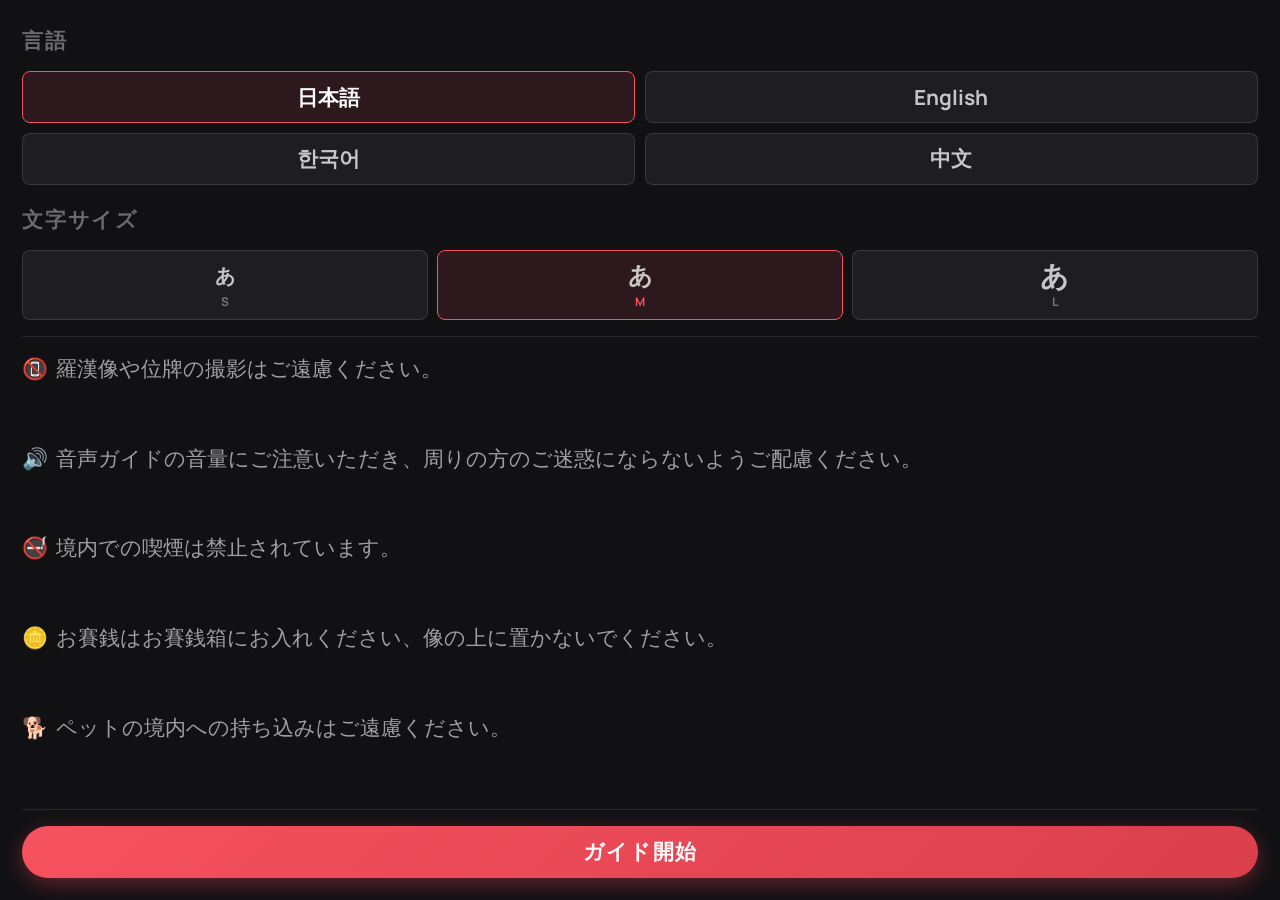
==== index.html @ fbfcd36d "wording adjustment and settings to entry page" ====
<!doctype html>
<!-- Entry page: language/font settings plus the intro experience before the tour starts. -->
<html lang="en">
  <head>
    <meta charset="UTF-8" />
    <meta name="viewport" content="width=device-width, initial-scale=1.0" />
    <meta name="theme-color" content="#08080c" />
    <meta name="mobile-web-app-capable" content="yes" />
    <meta name="apple-mobile-web-app-capable" content="yes" />
    <title>Tour Entry · Stop 0</title>
    <script>
      if ("serviceWorker" in navigator) {
        window.addEventListener("load", () => {
          navigator.serviceWorker
            .getRegistrations()
            .then((registrations) =>
              Promise.all(
                registrations.map((registration) => registration.unregister()),
              ),
            )
            .catch(() => {});
          if ("caches" in window) {
            caches
              .keys()
              .then((keys) =>
                Promise.all(keys.map((key) => caches.delete(key))),
              )
              .catch(() => {});
          }
        });
      }
    </script>
    <link rel="icon" href="./assets/icons/icon.svg" type="image/svg+xml" />
    <link rel="preconnect" href="https://fonts.googleapis.com" />
    <link rel="preconnect" href="https://fonts.gstatic.com" crossorigin />
    <link
      href="https://fonts.googleapis.com/css2?family=Barlow:wght@500;700;800&family=Manrope:wght@500;700;800&display=swap"
      rel="stylesheet"
    />
    <link rel="stylesheet" href="./assets/css/entry.css?v=20260602a" />
  </head>
  <body>
    <!-- Settings screen (shown first) -->
    <div
      id="settingsScreen"
      class="settings-screen"
      role="dialog"
      aria-modal="true"
      aria-label="Preferences"
    >
      <div class="settings-inner">
        <div class="settings-card">
          <p class="settings-section-label" data-t="label-language">言語</p>
          <div
            class="settings-lang-grid"
            id="settingsLangGrid"
            role="group"
            aria-label="Select language"
          >
            <button
              class="settings-lang-btn is-active"
              type="button"
              data-lang="ja"
              aria-pressed="true"
            >
              <span class="settings-lang-name">日本語</span>
            </button>
            <button
              class="settings-lang-btn"
              type="button"
              data-lang="en"
              aria-pressed="false"
            >
              <span class="settings-lang-name">English</span>
            </button>
            <button
              class="settings-lang-btn"
              type="button"
              data-lang="ko"
              aria-pressed="false"
            >
              <span class="settings-lang-name">한국어</span>
            </button>
            <button
              class="settings-lang-btn"
              type="button"
              data-lang="zh"
              aria-pressed="false"
            >
              <span class="settings-lang-name">中文</span>
            </button>
          </div>

          <p class="settings-section-label" data-t="label-fontsize">
            文字サイズ
          </p>
          <div class="settings-font-row" role="group" aria-label="文字サイズ">
            <button
              class="settings-font-btn"
              type="button"
              data-size="large"
              aria-pressed="false"
            >
              <span class="settings-font-sample" data-t="font-sample-large"
                >あ</span
              >
              <span class="settings-font-label">S</span>
            </button>
            <button
              class="settings-font-btn is-active"
              type="button"
              data-size="xlarge"
              aria-pressed="true"
            >
              <span class="settings-font-sample" data-t="font-sample-large"
                >あ</span
              >
              <span class="settings-font-label">M</span>
            </button>
            <button
              class="settings-font-btn"
              type="button"
              data-size="xxlarge"
              aria-pressed="false"
            >
              <span class="settings-font-sample" data-t="font-sample-large"
                >あ</span
              >
              <span class="settings-font-label">L</span>
            </button>
          </div>

          <ul class="settings-notices-list">
            <li class="settings-notice-item">
              <span class="settings-notice-icon" aria-hidden="true">📵</span>
              <span class="settings-notice-text" data-t="notice-photo"
                >羅漢像や位牌の撮影はご遠慮ください。</span
              >
            </li>
            <li class="settings-notice-item">
              <span class="settings-notice-icon" aria-hidden="true">🔊</span>
              <span class="settings-notice-text" data-t="notice-quiet"
                >音声ガイドの音量にご注意いただき、周りの方のご迷惑にならないようご配慮ください。</span
              >
            </li>
            <li class="settings-notice-item">
              <span class="settings-notice-icon" aria-hidden="true">🚭</span>
              <span class="settings-notice-text" data-t="notice-smoke"
                >境内での喫煙は禁止されています。</span
              >
            </li>
            <li class="settings-notice-item">
              <span class="settings-notice-icon" aria-hidden="true">🪙</span>
              <span class="settings-notice-text" data-t="notice-offering"
                >お賽銭はお賽銭箱にお入れください、像の上に置かないでください。</span
              >
            </li>
            <li class="settings-notice-item">
              <span class="settings-notice-icon" aria-hidden="true">🐕</span>
              <span class="settings-notice-text" data-t="notice-pets"
                >ペットの境内への持ち込みはご遠慮ください。</span
              >
            </li>
          </ul>

          <button
            class="settings-confirm-btn"
            id="settingsConfirmBtn"
            type="button"
          >
            <span data-t="confirm-btn">ガイド開始</span>
          </button>
        </div>
      </div>
    </div>

    <!-- Main entry layout for stop 0 video, summary text, and the Start Tour action. -->
    <main class="entry-shell" aria-label="Stop 0 entry page">
      <div
        id="entryLoadingOverlay"
        class="entry-loading-overlay"
        role="status"
        aria-label="Loading"
      >
        <div class="entry-loading-dots" aria-hidden="true">
          <span class="loading-dot"></span>
          <span class="loading-dot"></span>
          <span class="loading-dot"></span>
        </div>
      </div>

      <section class="entry-hero" aria-label="Stop 0 introduction video">
        <video
          id="entryVideo"
          class="entry-video hidden"
          playsinline
          autoplay
          muted
          preload="auto"
          x-webkit-airplay="deny"
          disableremoteplayback
          aria-label="Stop 0 video"
        ></video>
        <button
          class="entry-unmute-btn hidden"
          id="entryUnmuteBtn"
          type="button"
          aria-label="音声をオン/オフ"
        >
          <svg
            width="16"
            height="16"
            viewBox="0 0 24 24"
            fill="none"
            aria-hidden="true"
          >
            <path
              id="entryUnmuteIcon"
              d="M11 5L6 9H2v6h4l5 4V5zM23 9l-6 6M17 9l6 6"
              stroke="currentColor"
              stroke-width="2"
              stroke-linecap="round"
              stroke-linejoin="round"
            />
          </svg>
          <span id="entryUnmuteLabel">音声オン</span>
        </button>
        <button
          class="entry-settings-btn"
          id="entrySettingsBtn"
          type="button"
          aria-label="設定を開く"
        >
          <svg
            width="16"
            height="16"
            viewBox="0 0 24 24"
            fill="none"
            stroke="currentColor"
            stroke-width="2"
            stroke-linecap="round"
            stroke-linejoin="round"
            aria-hidden="true"
          >
            <circle cx="12" cy="12" r="10" />
            <path
              d="M12 2C9.5 6 8 9 8 12s1.5 6 4 10M12 2c2.5 4 4 7 4 10s-1.5 6-4 10"
              stroke-linecap="round"
            />
            <path d="M2 12h20" stroke-linecap="round" />
            <path d="M4 7h16M4 17h16" stroke-linecap="round" />
          </svg>
        </button>
      </section>

      <section
        class="entry-content"
        aria-label="Stop 0 description and transcript"
      >
        <h1 id="entryTitle">Welcome</h1>
        <p class="entry-highlight-label" id="entryHighlightLabel" hidden>
          ハイライト
        </p>
        <div id="entryHighlight" class="entry-highlight hidden"></div>
        <div id="entryText" class="entry-text"></div>

        <div
          id="entryGuideGallery"
          class="entry-guide-gallery hidden"
          aria-hidden="true"
        >
          <div id="entryGuideTrack" class="entry-guide-track"></div>
        </div>
      </section>

      <footer class="entry-footer">
        <div class="entry-actions">
          <button
            id="entryStartBtn"
            class="entry-action-btn is-start"
            type="button"
            aria-label="ガイドを開始"
          >
            <span data-t="start-btn">ガイドマップ</span>
          </button>
        </div>
      </footer>
    </main>

    <script src="./assets/js/entry.js?v=20260505a"></script>
  </body>
</html>
---- assets/css/entry.css ----
/* Styles for index.html: settings screen, stop 0 intro media, and entry page layout. */
:root {
  --ink-strong: #f2f2f2;
  --ink-soft: rgba(255, 255, 255, 0.74);
  --ink-muted: rgba(255, 255, 255, 0.55);
  --surface: #0b0b0f;
  --tour-font-scale: 1;
  --tour-text-size: calc(1rem * var(--tour-font-scale));
}

*,
*::before,
*::after {
  box-sizing: border-box;
}

button {
  -webkit-tap-highlight-color: transparent;
  touch-action: manipulation;
}

html,
body {
  margin: 0;
  min-height: 100%;
}
body {
  font-family: "Manrope", sans-serif;
  font-size: var(--tour-text-size);
  background: #000;
  color: var(--ink-strong);
}

.entry-shell {
  width: min(100%, 560px);
  min-height: 100svh;
  margin: 0 auto;
  background: linear-gradient(to bottom, #12131b 0%, #0a0b0f 48%, #08080c 100%);
  display: grid;
  grid-template-rows: auto 1fr auto;
}

.entry-loading-overlay {
  position: fixed;
  inset: 0;
  z-index: 50;
  display: grid;
  place-items: center;
  background: #08080c;
}

.entry-loading-overlay.hidden {
  display: none;
}

.entry-loading-dots {
  display: flex;
  align-items: center;
  gap: 0.55rem;
}

.entry-loading-dots .loading-dot {
  width: 9px;
  height: 9px;
  border-radius: 50%;
  background: rgba(255, 255, 255, 0.5);
  animation: entryDotPulse 1.1s ease-in-out infinite;
}

.entry-loading-dots .loading-dot:nth-child(2) {
  animation-delay: 0.18s;
}
.entry-loading-dots .loading-dot:nth-child(3) {
  animation-delay: 0.36s;
}

@keyframes entryDotPulse {
  0%,
  80%,
  100% {
    opacity: 0.3;
    transform: scale(0.75);
  }
  40% {
    opacity: 1;
    transform: scale(1);
  }
}

.entry-hero {
  position: relative;
  width: 100%;
  background: #111;
}

.entry-video {
  display: block;
  width: 100%;
  height: auto;
  max-height: 60svh;
  background: #111;
}

.entry-video::-webkit-media-controls-wireless-playback-picker-button,
.entry-video::-webkit-media-controls-fullscreen-button {
  display: none !important;
}

.entry-unmute-btn {
  position: absolute;
  top: 0.7rem;
  left: 0.7rem;
  z-index: 4;
  display: flex;
  align-items: center;
  gap: 0.4rem;
  padding: 0.38rem 0.7rem 0.38rem 0.5rem;
  background: rgba(0, 0, 0, 0.62);
  border: 1px solid rgba(255, 255, 255, 0.2);
  border-radius: 999px;
  color: #fff;
  font:
    600 var(--tour-text-size) "Manrope",
    sans-serif;
  cursor: pointer;
  -webkit-tap-highlight-color: transparent;
  backdrop-filter: blur(6px);
  -webkit-backdrop-filter: blur(6px);
}

.entry-unmute-btn.is-unmuted {
  opacity: 0.55;
}

.entry-settings-btn {
  position: absolute;
  top: 0.7rem;
  right: 0.7rem;
  z-index: 4;
  display: flex;
  align-items: center;
  justify-content: center;
  width: 34px;
  height: 34px;
  background: rgba(0, 0, 0, 0.62);
  border: 1px solid rgba(255, 255, 255, 0.2);
  border-radius: 50%;
  color: #fff;
  cursor: pointer;
  -webkit-tap-highlight-color: transparent;
  backdrop-filter: blur(6px);
  -webkit-backdrop-filter: blur(6px);
}

.entry-content {
  padding: 1.05rem 1rem 0.65rem;
  display: grid;
  align-content: start;
  gap: 0.72rem;
}

#entryTitle {
  margin: 0;
  color: #f6f6f6;
  font:
    800 calc(var(--tour-text-size) * 1.5) / 1.25 "Barlow",
    sans-serif;
  letter-spacing: 0.01em;
  padding-bottom: 0.65rem;
  border-bottom: 1px solid rgba(255, 255, 255, 0.2);
}

.entry-highlight-label {
  margin: 0;
  font:
    700 var(--tour-text-size) "Barlow",
    sans-serif;
  letter-spacing: 0.12em;
  text-transform: uppercase;
  color: var(--ink-muted);
}

.entry-highlight {
  margin: 0;
  color: #ededed;
  font:
    500 var(--tour-text-size) / 1.6 "Manrope",
    sans-serif;
  border-left: 2px solid #ffffff;
  padding: 0.12rem 0 0.12rem 0.58rem;
  display: grid;
  gap: 0.28rem;
}

.entry-highlight p {
  margin: 0;
}

.entry-highlight .highlight-bullet-list {
  margin: 0;
  padding: 0;
  list-style: none;
  display: grid;
  gap: 0.34rem;
}

.entry-highlight .highlight-bullet-list li {
  margin: 0;
  position: relative;
  padding-left: 0.88em;
}

.entry-highlight .highlight-bullet-list li::before {
  content: "・";
  position: absolute;
  top: 0;
  left: 0;
}

.entry-text {
  display: grid;
  gap: 0.72rem;
}

.entry-rich-block {
  display: grid;
  gap: 0.52rem;
}

.entry-rich-block > * {
  margin: 0;
}

.entry-text p,
.entry-text li,
.entry-text blockquote {
  margin: 0;
  color: var(--ink-soft);
  font-size: var(--tour-text-size);
  line-height: 1.62;
}

.entry-text h2,
.entry-text h3,
.entry-text h4 {
  margin: 0;
  color: #f6f6f6;
  font-family: "Barlow", sans-serif;
  font-weight: 800;
  line-height: 1.3;
}

.entry-text h2 {
  font-size: var(--tour-text-size);
}

.entry-text h3 {
  font-size: var(--tour-text-size);
}

.entry-text h4 {
  font-size: var(--tour-text-size);
}

.entry-text ul,
.entry-text ol {
  margin: 0;
  padding-left: 1.1rem;
  color: var(--ink-soft);
}

.entry-text li + li {
  margin-top: 0.25rem;
}

.entry-guide-section {
  margin-top: 0.55rem;
}

.entry-guide-section h2 {
  margin: 0;
  font:
    800 var(--tour-text-size) / 1.3 "Barlow",
    sans-serif;
  color: #f4f4f4;
}

.entry-guide-divider {
  margin-top: 0.36rem;
  height: 1px;
  background: rgba(255, 255, 255, 0.32);
}

.entry-guide-gallery {
  margin-top: 0.72rem;
  display: grid;
  gap: 0.5rem;
}

.entry-guide-track {
  display: flex;
  overflow-x: auto;
  scroll-snap-type: x mandatory;
  scroll-behavior: smooth;
  scrollbar-width: none;
  border-radius: 10px;
}

.entry-guide-track::-webkit-scrollbar {
  display: none;
}

.entry-guide-item {
  flex: 0 0 100%;
  width: 100%;
  height: 28svh;
  object-fit: cover;
  border-radius: 10px;
  background: #101114;
  scroll-snap-align: start;
  display: block;
}

.entry-guide-dots {
  display: flex;
  align-items: center;
  justify-content: center;
  gap: 0.35rem;
}

.entry-guide-dot {
  width: 6px;
  height: 6px;
  border-radius: 999px;
  background: rgba(255, 255, 255, 0.25);
  padding: 0;
  border: none;
  cursor: pointer;
  transition:
    width 150ms ease,
    background 150ms ease;
}

.entry-guide-dot.is-active {
  width: 16px;
  background: #ffffff;
}

.entry-footer {
  position: sticky;
  bottom: 0;
  z-index: 3;
  padding: 0.66rem 1rem calc(0.74rem + env(safe-area-inset-bottom));
  background: linear-gradient(to top, #090a0e 70%, rgba(9, 10, 14, 0));
}

.entry-actions {
  display: flex;
  align-items: center;
  justify-content: center;
  gap: 0.48rem;
}

.entry-action-btn {
  height: 54px;
  min-width: 200px;
  border-radius: 999px;
  border: 1px solid transparent;
  font:
    800 var(--tour-text-size) "Barlow",
    sans-serif;
  letter-spacing: 0.06em;
  text-transform: uppercase;
  cursor: pointer;
  color: #fff;
  padding: 0 2rem;
}

.entry-action-btn.is-start {
  background: linear-gradient(135deg, #f6515f, #db3f4c);
}

.entry-action-btn:disabled {
  opacity: 0.35;
  cursor: not-allowed;
}

@media (hover: hover) {
  .entry-action-btn:hover {
    filter: brightness(1.16);
  }
}

.entry-action-btn:focus-visible {
  filter: brightness(1.16);
}

.hidden {
  display: none !important;
}

/* ─── Settings screen ───────────────────────────────── */

.settings-screen {
  position: fixed;
  inset: 0;
  z-index: 100;
  display: flex;
  align-items: center;
  justify-content: center;
  background: #000000;
  background-size: cover;
  background-position: center;
  transition:
    opacity 280ms ease,
    visibility 280ms ease;
}

.settings-screen.is-hidden {
  opacity: 0;
  visibility: hidden;
  pointer-events: none;
}

.settings-inner {
  display: flex;
  align-items: stretch;
  justify-content: center;
  width: 100%;
  min-height: 100svh;
  padding: 0;
  overflow: hidden;
}

.settings-card {
  width: 100%;
  height: 100svh;
  background: #111114;
  border-top: none;
  border-radius: 0;
  padding: calc(1.4rem + env(safe-area-inset-top)) 1.4rem calc(1.4rem + env(safe-area-inset-bottom));
  display: flex;
  flex-direction: column;
  gap: 1rem;
  overflow: hidden;
}

.settings-section-label {
  margin: 0;
  margin-top: 0.25rem;
  font: 600 var(--tour-text-size) "Manrope", sans-serif;
  letter-spacing: 0.08em;
  text-transform: uppercase;
  color: rgba(255, 255, 255, 0.38);
}

.settings-lang-grid {
  display: grid;
  grid-template-columns: 1fr 1fr;
  gap: 0.6rem;
}

.settings-lang-btn {
  display: flex;
  align-items: center;
  justify-content: center;
  gap: 0.45rem;
  padding: 0.65rem 0.5rem;
  background: #1e1e22;
  border: 1.5px solid rgba(255, 255, 255, 0.12);
  border-radius: 8px;
  color: rgba(255, 255, 255, 0.75);
  font-size: var(--tour-text-size);
  font-weight: 700;
  font-family: "Hiragino Sans", "Noto Sans JP", "Manrope", sans-serif;
  line-height: 1.4;
  cursor: pointer;
  transition:
    border-color 150ms,
    background 150ms,
    color 150ms;
}

.settings-lang-btn.is-active {
  background: rgba(246, 81, 95, 0.12);
  border-color: #f6515f;
  color: #fff;
}

.settings-notices-list {
  margin: 0;
  padding: 0;
  list-style: none;
  display: grid;
  gap: 0.55rem;
  border-top: 1px solid rgba(255, 255, 255, 0.1);
  border-bottom: 1px solid rgba(255, 255, 255, 0.1);
  padding: 1rem 0;
  flex: 1 1 auto;
  min-height: 0;
  overflow-y: auto;
  overscroll-behavior: contain;
  -webkit-overflow-scrolling: touch;
}

.settings-notice-item {
  display: flex;
  align-items: flex-start;
  gap: 0.5rem;
}

.settings-notice-icon {
  font-size: var(--tour-text-size);
  line-height: 1.5;
  flex-shrink: 0;
}

.settings-notice-text {
  font-family: "Manrope", sans-serif;
  font-weight: 500;
  font-size: var(--tour-text-size);
  line-height: 1.45;
  color: rgba(255, 255, 255, 0.6);
}

.settings-font-row {
  display: grid;
  grid-template-columns: repeat(3, 1fr);
  gap: 0.6rem;
}

.settings-font-btn {
  display: grid;
  grid-template-rows: 30px 16px;
  place-items: center;
  gap: 0.2rem;
  padding: 0.6rem 0.4rem;
  background: #1e1e22;
  border: 1.5px solid rgba(255, 255, 255, 0.12);
  border-radius: 8px;
  color: rgba(255, 255, 255, 0.75);
  cursor: pointer;
  transition:
    border-color 150ms,
    background 150ms;
}

.settings-font-btn.is-active {
  background: rgba(246, 81, 95, 0.12);
  border-color: #f6515f;
}

.settings-font-sample {
  font:
    800 1rem "Barlow",
    sans-serif;
  line-height: 1;
  color: inherit;
  display: grid;
  place-items: center;
  width: 100%;
  height: 30px;
}

.settings-font-btn[data-size="large"] .settings-font-sample {
  font-size: 20px;
}

.settings-font-btn[data-size="xlarge"] .settings-font-sample {
  font-size: 24px;
}

.settings-font-btn[data-size="xxlarge"] .settings-font-sample {
  font-size: 28px;
}

.settings-font-label {
  display: grid;
  place-items: center;
  width: 100%;
  height: 16px;
  font: 700 12px/1 "Manrope", sans-serif;
  color: rgba(255, 255, 255, 0.4);
  letter-spacing: 0.02em;
}

.settings-font-btn.is-active .settings-font-label {
  font-size: 12px;
  color: #f6515f;
}

.settings-confirm-btn {
  display: block;
  width: 100%;
  height: 52px;
  border-radius: 999px;
  border: none;
  background: linear-gradient(135deg, #f6515f, #db3f4c);
  color: #fff;
  font-family: "Barlow", sans-serif;
  font-weight: 800;
  font-size: var(--tour-text-size);
  letter-spacing: 0.06em;
  text-transform: uppercase;
  cursor: pointer;
  box-shadow: 0 6px 20px rgba(219, 63, 76, 0.4);
  transition: filter 150ms;
}

@media (hover: hover) {
  .settings-confirm-btn:hover {
    filter: brightness(1.1);
  }
  .settings-lang-btn:hover {
    border-color: #f6515f;
  }
  .settings-font-btn:hover {
    border-color: #f6515f;
  }
}

@media (min-width: 561px) {
  body {
    padding: 1.2rem;
    background: #040404;
  }

  .entry-shell {
    border-radius: 20px;
    overflow: clip;
    border: 1px solid rgba(255, 255, 255, 0.12);
    box-shadow: 0 24px 64px rgba(0, 0, 0, 0.7);
    min-height: min(94vh, 860px);
  }
}

@media (max-width: 490px) {
  .settings-inner {
    align-items: stretch;
    padding: 0;
  }

  .settings-card {
    height: 100svh;
    padding: calc(1rem + env(safe-area-inset-top)) 1rem calc(1rem + env(safe-area-inset-bottom));
    gap: 0.72rem;
  }

  .settings-lang-grid,
  .settings-font-row {
    gap: 0.42rem;
  }

  .settings-lang-btn {
    min-height: 44px;
    padding: 0.42rem 0.45rem;
  }

  .settings-font-btn {
    min-height: 58px;
    padding: 0.42rem 0.35rem;
  }

  .settings-notices-list {
    flex: 1 1 auto;
    gap: 0.48rem;
    padding: 0.8rem 0;
  }

  .settings-notice-item {
    gap: 0.42rem;
  }

  .settings-confirm-btn {
    flex: 0 0 auto;
    height: 52px;
  }
}
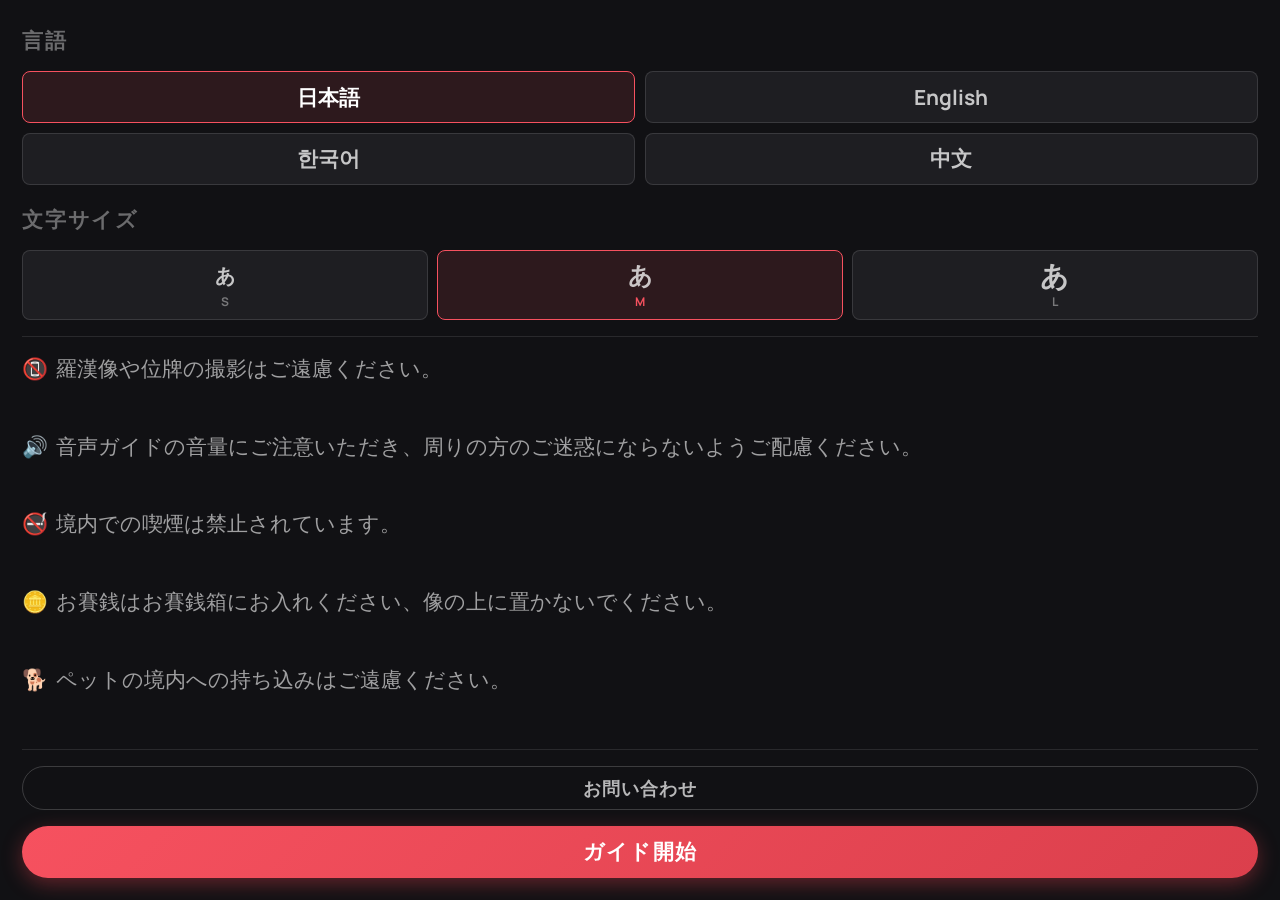
==== commit 03d33464: "contact page" ====
--- a/index.html
+++ b/index.html
@@ -30,14 +30,15 @@
         });
       }
     </script>
-    <link rel="icon" href="./assets/icons/icon.svg" type="image/svg+xml" />
+    <link rel="icon" href="./assets/icons/icon.png?v=20260725a" type="image/png" />
+    <link rel="apple-touch-icon" href="./assets/icons/icon.png?v=20260725a" />
     <link rel="preconnect" href="https://fonts.googleapis.com" />
     <link rel="preconnect" href="https://fonts.gstatic.com" crossorigin />
     <link
       href="https://fonts.googleapis.com/css2?family=Barlow:wght@500;700;800&family=Manrope:wght@500;700;800&display=swap"
       rel="stylesheet"
     />
-    <link rel="stylesheet" href="./assets/css/entry.css?v=20260602a" />
+    <link rel="stylesheet" href="./assets/css/entry.css?v=20260802a" />
   </head>
   <body>
     <!-- Settings screen (shown first) -->
@@ -162,6 +163,14 @@
               >
             </li>
           </ul>
+
+          <a
+            class="settings-contact-btn"
+            id="settingsContactBtn"
+            href="./contact.html"
+          >
+            <span data-t="contact-btn">お問い合わせ</span>
+          </a>
 
           <button
             class="settings-confirm-btn"
@@ -287,6 +296,6 @@
       </footer>
     </main>
 
-    <script src="./assets/js/entry.js?v=20260505a"></script>
+    <script src="./assets/js/entry.js?v=20260802a"></script>
   </body>
 </html>
--- a/assets/css/entry.css
+++ b/assets/css/entry.css
@@ -607,7 +607,31 @@
   transition: filter 150ms;
 }
 
+.settings-contact-btn {
+  display: block;
+  width: 100%;
+  height: 44px;
+  line-height: 42px;
+  border-radius: 999px;
+  border: 1px solid rgba(255, 255, 255, 0.18);
+  background: transparent;
+  color: rgba(255, 255, 255, 0.7);
+  font-family: "Barlow", sans-serif;
+  font-weight: 700;
+  font-size: calc(var(--tour-text-size) * 0.86);
+  letter-spacing: 0.06em;
+  text-align: center;
+  text-decoration: none;
+  cursor: pointer;
+  transition: border-color 150ms, color 150ms;
+  flex: 0 0 auto;
+}
+
 @media (hover: hover) {
+  .settings-contact-btn:hover {
+    border-color: #f6515f;
+    color: #fff;
+  }
   .settings-confirm-btn:hover {
     filter: brightness(1.1);
   }
